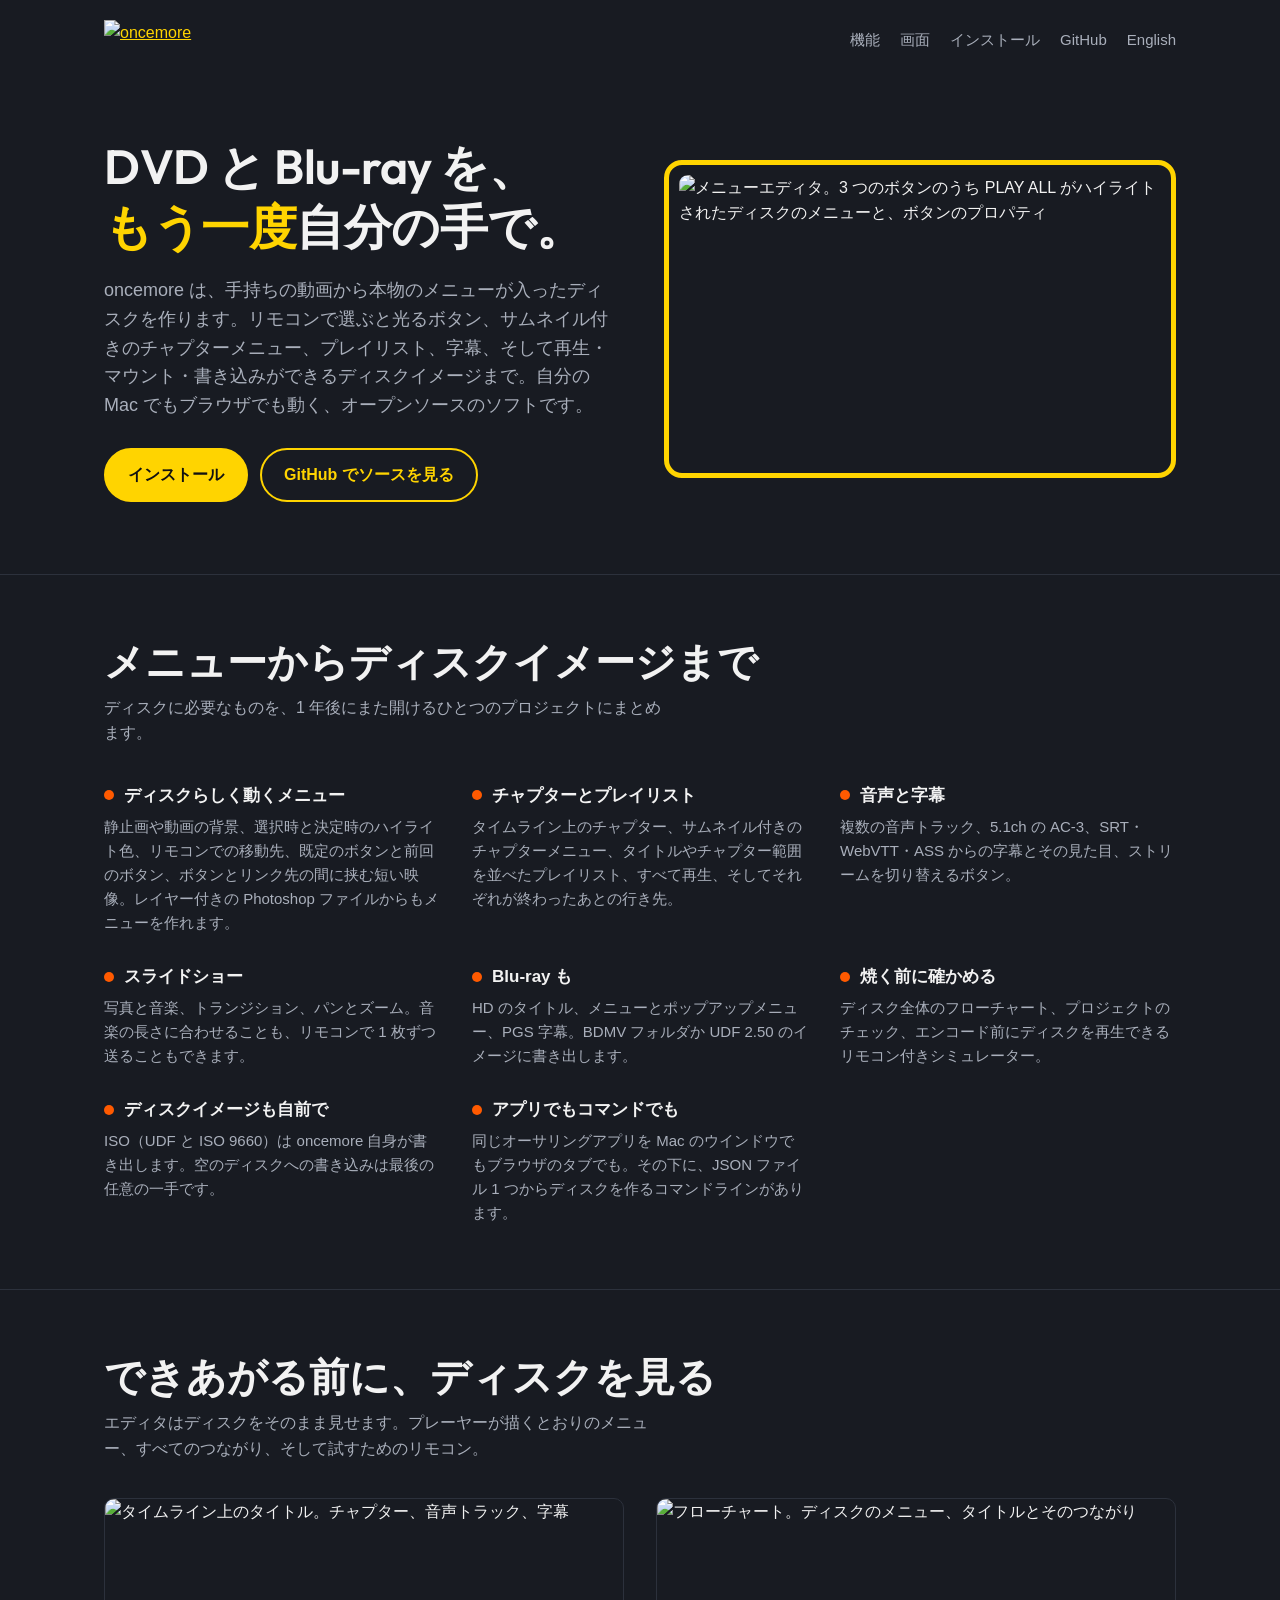
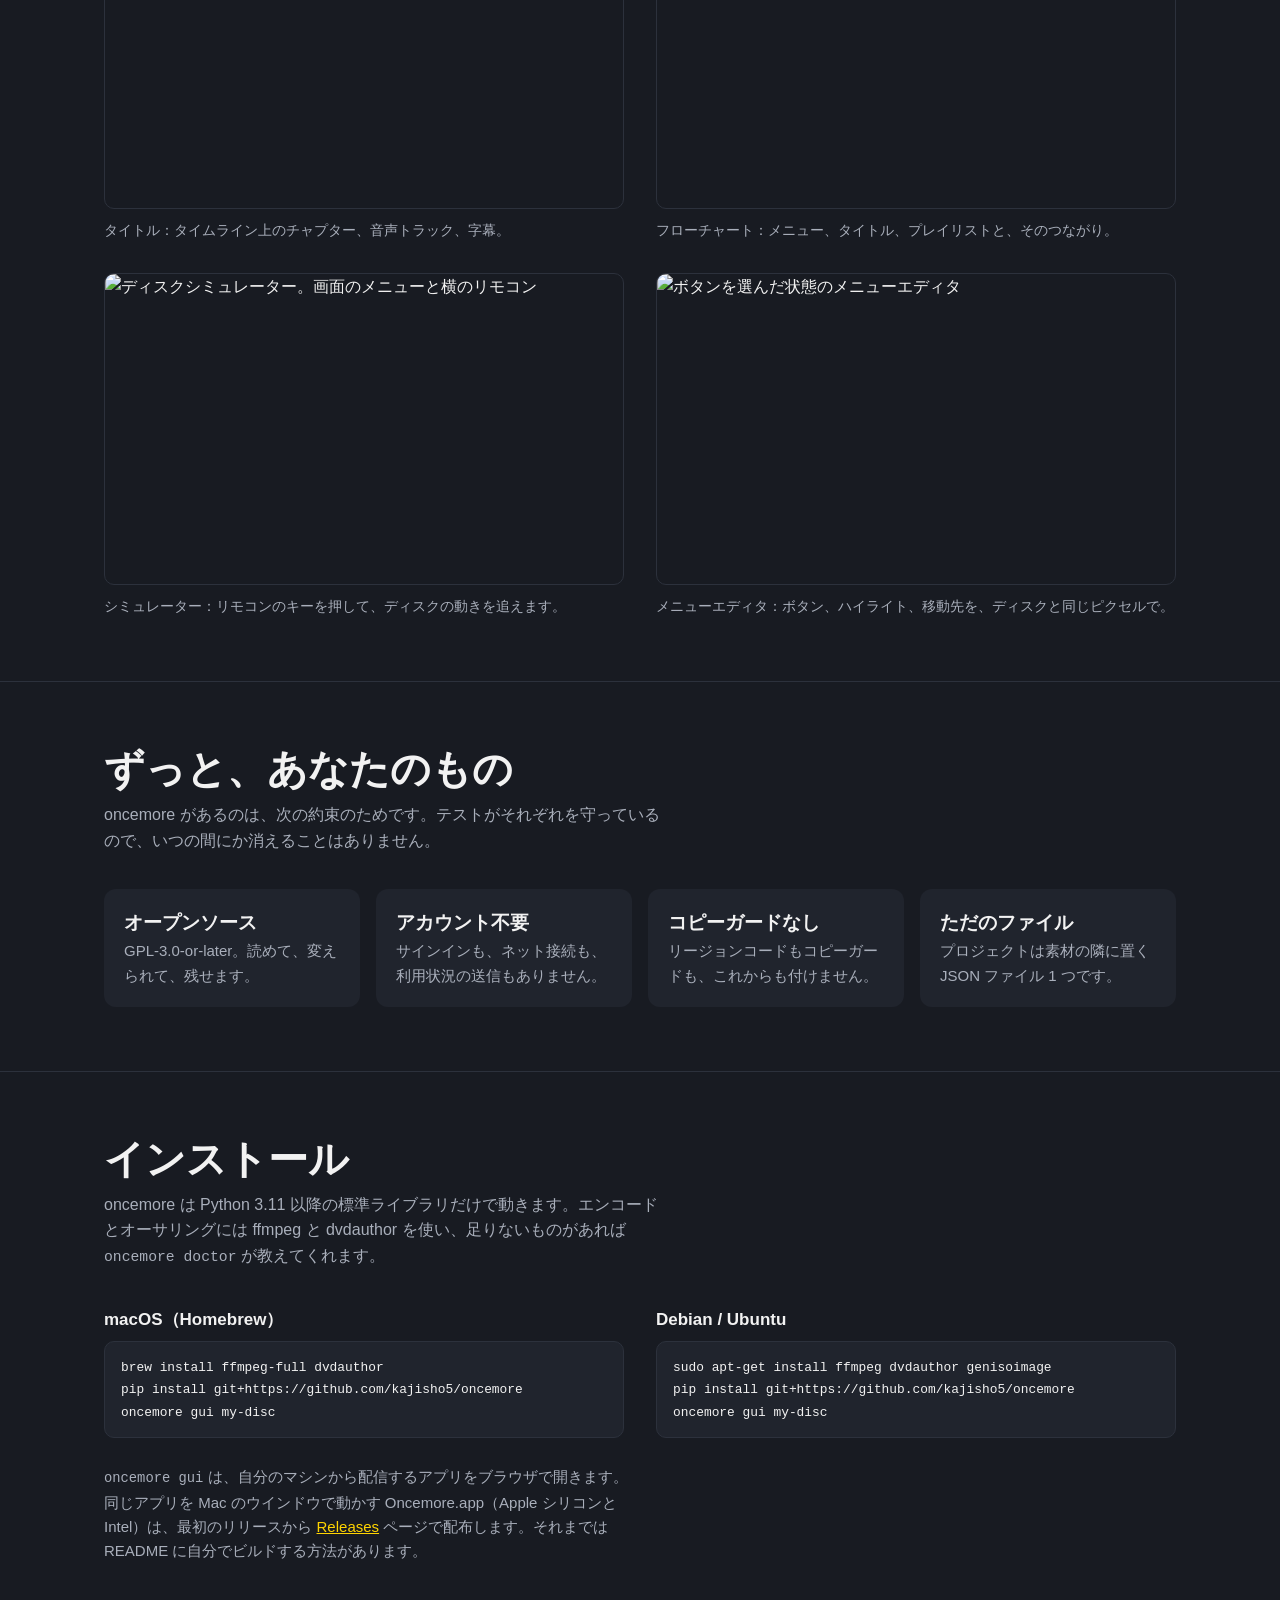
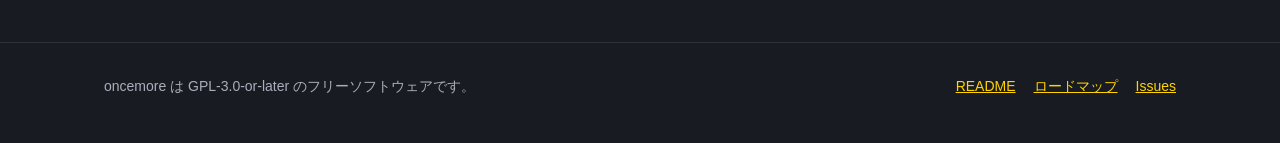
==== site/ja/index.html @ bc3d923f "P47: the project site and the sharing image - site/: a one-page introduction in English and Japanese" ====
<!doctype html>
<html lang="ja">
<head>
<meta charset="utf-8">
<meta name="viewport" content="width=device-width, initial-scale=1">
<title>oncemore — DVD と Blu-ray を、もう一度自分の手で</title>
<meta name="description" content="oncemore は、手持ちの動画からメニュー・チャプター・プレイリスト・字幕の入った DVD と Blu-ray を作るオープンソースのオーサリングツールです。Mac でもブラウザでも動きます。">
<link rel="canonical" href="https://kajisho5.github.io/oncemore/ja/">
<link rel="alternate" hreflang="en" href="https://kajisho5.github.io/oncemore/">
<link rel="alternate" hreflang="ja" href="https://kajisho5.github.io/oncemore/ja/">
<meta property="og:type" content="website">
<meta property="og:site_name" content="oncemore">
<meta property="og:locale" content="ja_JP">
<meta property="og:title" content="oncemore — DVD と Blu-ray を、もう一度自分の手で">
<meta property="og:description" content="メニュー、チャプター、字幕、ディスクイメージ。Mac でもブラウザでも。オープンソース（GPL-3.0）。">
<meta property="og:url" content="https://kajisho5.github.io/oncemore/ja/">
<meta property="og:image" content="https://kajisho5.github.io/oncemore/images/social-preview-ja.png">
<meta property="og:image:width" content="1280">
<meta property="og:image:height" content="640">
<meta property="og:image:alt" content="oncemore のメニューエディタ。PLAY ALL ボタンがハイライトされたディスクのメニュー">
<meta name="twitter:card" content="summary_large_image">
<link rel="icon" href="../images/favicon.svg" type="image/svg+xml">
<link rel="preconnect" href="https://fonts.googleapis.com">
<link rel="preconnect" href="https://fonts.gstatic.com" crossorigin>
<link rel="stylesheet" href="https://fonts.googleapis.com/css2?family=Outfit:wght@600&display=swap">
<link rel="stylesheet" href="../style.css">
</head>
<body>
<header class="wrap top">
  <a class="logo" href="./"><img src="../images/logo/lockup-dark.svg" alt="oncemore" width="190" height="40"></a>
  <nav aria-label="セクション">
    <a href="#features">機能</a>
    <a href="#screens">画面</a>
    <a href="#install">インストール</a>
    <a href="https://github.com/kajisho5/oncemore">GitHub</a>
    <a href="../" hreflang="en" lang="en">English</a>
  </nav>
</header>

<main>
  <div class="wrap hero">
    <div>
      <h1 class="ja">DVD と <span class="nb">Blu-ray</span> を、<br><span class="nb"><em>もう一度</em>自分の手で。</span></h1>
      <p class="lead">oncemore は、手持ちの動画から本物のメニューが入ったディスクを作ります。リモコンで選ぶと光るボタン、サムネイル付きのチャプターメニュー、プレイリスト、字幕、そして再生・マウント・書き込みができるディスクイメージまで。自分の Mac でもブラウザでも動く、オープンソースのソフトです。</p>
      <div class="actions">
        <a class="button primary" href="#install">インストール</a>
        <a class="button" href="https://github.com/kajisho5/oncemore">GitHub でソースを見る</a>
      </div>
    </div>
    <div class="frame"><img src="../images/gui-menu-ja.png" alt="メニューエディタ。3 つのボタンのうち PLAY ALL がハイライトされたディスクのメニューと、ボタンのプロパティ" width="1440" height="860"></div>
  </div>

  <section id="features">
    <div class="wrap">
      <h2>メニューからディスクイメージまで</h2>
      <p class="intro">ディスクに必要なものを、1 年後にまた開けるひとつのプロジェクトにまとめます。</p>
      <div class="features">
        <div><h3>ディスクらしく動くメニュー</h3>
          <p>静止画や動画の背景、選択時と決定時のハイライト色、リモコンでの移動先、既定のボタンと前回のボタン、ボタンとリンク先の間に挟む短い映像。レイヤー付きの Photoshop ファイルからもメニューを作れます。</p></div>
        <div><h3>チャプターとプレイリスト</h3>
          <p>タイムライン上のチャプター、サムネイル付きのチャプターメニュー、タイトルやチャプター範囲を並べたプレイリスト、すべて再生、そしてそれぞれが終わったあとの行き先。</p></div>
        <div><h3>音声と字幕</h3>
          <p>複数の音声トラック、5.1ch の AC-3、SRT・WebVTT・ASS からの字幕とその見た目、ストリームを切り替えるボタン。</p></div>
        <div><h3>スライドショー</h3>
          <p>写真と音楽、トランジション、パンとズーム。音楽の長さに合わせることも、リモコンで 1 枚ずつ送ることもできます。</p></div>
        <div><h3>Blu-ray も</h3>
          <p>HD のタイトル、メニューとポップアップメニュー、PGS 字幕。BDMV フォルダか UDF 2.50 のイメージに書き出します。</p></div>
        <div><h3>焼く前に確かめる</h3>
          <p>ディスク全体のフローチャート、プロジェクトのチェック、エンコード前にディスクを再生できるリモコン付きシミュレーター。</p></div>
        <div><h3>ディスクイメージも自前で</h3>
          <p>ISO（UDF と ISO 9660）は oncemore 自身が書き出します。空のディスクへの書き込みは最後の任意の一手です。</p></div>
        <div><h3>アプリでもコマンドでも</h3>
          <p>同じオーサリングアプリを Mac のウインドウでもブラウザのタブでも。その下に、JSON ファイル 1 つからディスクを作るコマンドラインがあります。</p></div>
      </div>
    </div>
  </section>

  <section id="screens">
    <div class="wrap">
      <h2>できあがる前に、ディスクを見る</h2>
      <p class="intro">エディタはディスクをそのまま見せます。プレーヤーが描くとおりのメニュー、すべてのつながり、そして試すためのリモコン。</p>
      <div class="screens">
        <figure><img src="../images/gui-title-ja.png" alt="タイムライン上のタイトル。チャプター、音声トラック、字幕" width="1440" height="860" loading="lazy">
          <figcaption>タイトル：タイムライン上のチャプター、音声トラック、字幕。</figcaption></figure>
        <figure><img src="../images/gui-flow-ja.png" alt="フローチャート。ディスクのメニュー、タイトルとそのつながり" width="1440" height="860" loading="lazy">
          <figcaption>フローチャート：メニュー、タイトル、プレイリストと、そのつながり。</figcaption></figure>
        <figure><img src="../images/gui-sim-ja.png" alt="ディスクシミュレーター。画面のメニューと横のリモコン" width="1440" height="860" loading="lazy">
          <figcaption>シミュレーター：リモコンのキーを押して、ディスクの動きを追えます。</figcaption></figure>
        <figure><img src="../images/gui-menu-ja.png" alt="ボタンを選んだ状態のメニューエディタ" width="1440" height="860" loading="lazy">
          <figcaption>メニューエディタ：ボタン、ハイライト、移動先を、ディスクと同じピクセルで。</figcaption></figure>
      </div>
    </div>
  </section>

  <section id="promises">
    <div class="wrap">
      <h2>ずっと、あなたのもの</h2>
      <p class="intro">oncemore があるのは、次の約束のためです。テストがそれぞれを守っているので、いつの間にか消えることはありません。</p>
      <ul class="promises">
        <li><strong>オープンソース</strong><span>GPL-3.0-or-later。読めて、変えられて、残せます。</span></li>
        <li><strong>アカウント不要</strong><span>サインインも、ネット接続も、利用状況の送信もありません。</span></li>
        <li><strong>コピーガードなし</strong><span>リージョンコードもコピーガードも、これからも付けません。</span></li>
        <li><strong>ただのファイル</strong><span>プロジェクトは素材の隣に置く JSON ファイル 1 つです。</span></li>
      </ul>
    </div>
  </section>

  <section id="install">
    <div class="wrap">
      <h2>インストール</h2>
      <p class="intro">oncemore は Python 3.11 以降の標準ライブラリだけで動きます。エンコードとオーサリングには ffmpeg と dvdauthor を使い、足りないものがあれば <code>oncemore doctor</code> が教えてくれます。</p>
      <div class="install">
        <div><h3>macOS（Homebrew）</h3>
<pre><code>brew install ffmpeg-full dvdauthor
pip install git+https://github.com/kajisho5/oncemore
oncemore gui my-disc</code></pre></div>
        <div><h3>Debian / Ubuntu</h3>
<pre><code>sudo apt-get install ffmpeg dvdauthor genisoimage
pip install git+https://github.com/kajisho5/oncemore
oncemore gui my-disc</code></pre></div>
      </div>
      <p class="note"><code>oncemore gui</code> は、自分のマシンから配信するアプリをブラウザで開きます。同じアプリを Mac のウインドウで動かす
        Oncemore.app（Apple シリコンと Intel）は、最初のリリースから <a href="https://github.com/kajisho5/oncemore/releases">Releases</a>
        ページで配布します。それまでは README に自分でビルドする方法があります。</p>
    </div>
  </section>
</main>

<footer>
  <div class="wrap">
    <span>oncemore は GPL-3.0-or-later のフリーソフトウェアです。</span>
    <nav aria-label="その他">
      <a href="https://github.com/kajisho5/oncemore/blob/main/README.ja.md">README</a>
      <a href="https://github.com/kajisho5/oncemore/blob/main/docs/ROADMAP.md">ロードマップ</a>
      <a href="https://github.com/kajisho5/oncemore/issues">Issues</a>
    </nav>
  </div>
</footer>
</body>
</html>
---- site/style.css ----
/* oncemore's site. The brand's colours (docs/DESIGN.md, Brand): the DVD
   highlight yellow on the brand ink; one dark look, like the app. */
:root {
  --ink: #181b22;          /* brand-ink: the ground */
  --ink-2: #20242d;        /* raised surfaces */
  --ink-3: #2c313c;        /* lines */
  --paper: #f2f2f2;        /* brand-paper: text */
  --muted: #a9afbb;        /* secondary text (7.4:1 on --ink) */
  --highlight: #ffd400;    /* brand-highlight */
  --activated: #ff5a00;    /* brand-activated */
  --on-highlight: #111111;
  --font-display: "Outfit", "Avenir Next", "Hiragino Sans", "Noto Sans JP", sans-serif;
  --font-body: -apple-system, BlinkMacSystemFont, "Segoe UI", Roboto, "Helvetica Neue",
    "Hiragino Sans", "Noto Sans JP", sans-serif;
  --font-mono: ui-monospace, SFMono-Regular, Menlo, monospace;
  --measure: 64ch;
  color-scheme: dark;
}
* { box-sizing: border-box; }
html { scroll-behavior: smooth; }
@media (prefers-reduced-motion: reduce) { html { scroll-behavior: auto; } }
body {
  margin: 0; background: var(--ink); color: var(--paper);
  font: 16px/1.6 var(--font-body);
}
img { max-width: 100%; height: auto; display: block; }
a { color: var(--highlight); }
a:focus-visible, .button:focus-visible { outline: 3px solid var(--highlight); outline-offset: 3px; }
.wrap { max-width: 1120px; margin: 0 auto; padding-inline: 24px; }

/* header */
.top { display: flex; align-items: center; gap: 24px; padding-block: 20px; flex-wrap: wrap; }
.top .logo img { height: 40px; width: auto; }
.top nav { display: flex; gap: 20px; margin-left: auto; flex-wrap: wrap; }
.top nav a { color: var(--muted); text-decoration: none; font-size: 15px; }
.top nav a:hover { color: var(--paper); }

/* hero */
.hero { display: grid; grid-template-columns: minmax(0, 1fr) minmax(0, 1fr); gap: 48px; align-items: center;
        padding-block: 56px 72px; }
.hero h1 { font-family: var(--font-display); font-weight: 600; font-size: clamp(38px, 5.4vw, 64px);
           line-height: 1.04; letter-spacing: -0.01em; margin: 0 0 20px; text-wrap: balance; }
.hero h1 em { font-style: normal; color: var(--highlight); }
.nb { white-space: nowrap; }
.hero h1.ja { font-size: clamp(30px, 4vw, 48px); line-height: 1.25; }
.hero p.lead { color: var(--muted); font-size: 18px; max-width: var(--measure); margin: 0 0 28px; }
.actions { display: flex; gap: 12px; flex-wrap: wrap; }
.button { display: inline-block; padding: 12px 22px; border-radius: 999px; font-weight: 600;
          text-decoration: none; border: 2px solid var(--highlight); color: var(--highlight); }
.button.primary { background: var(--highlight); color: var(--on-highlight); }
.button:hover { border-color: var(--paper); }
/* the screenshot sits inside a yellow frame: a disc menu's highlight */
.frame { border: 5px solid var(--highlight); border-radius: 18px; padding: 10px; }
.frame img { border-radius: 9px; }

/* sections */
section { padding-block: 64px; border-top: 1px solid var(--ink-3); }
h2 { font-family: var(--font-display); font-weight: 600; font-size: clamp(28px, 3.4vw, 40px);
     line-height: 1.1; margin: 0 0 12px; text-wrap: balance; }
.intro { color: var(--muted); max-width: var(--measure); margin: 0 0 36px; }
.features { display: grid; grid-template-columns: repeat(auto-fill, minmax(260px, 1fr)); gap: 28px 32px; }
.features h3 { font-size: 17px; margin: 0 0 6px; display: flex; align-items: center; gap: 10px; }
/* the dot is the remote's selection: the item a viewer would press */
.features h3::before { content: ""; width: 10px; height: 10px; border-radius: 50%; background: var(--activated);
                       flex: none; }
.features p { margin: 0; color: var(--muted); font-size: 15px; }
.screens { display: grid; grid-template-columns: repeat(2, minmax(0, 1fr)); gap: 32px; }
.screens figure { margin: 0; }
.screens img { border-radius: 10px; border: 1px solid var(--ink-3); }
.screens figcaption { color: var(--muted); font-size: 14px; margin-top: 10px; }
.promises { display: grid; grid-template-columns: repeat(auto-fill, minmax(220px, 1fr)); gap: 16px; padding: 0;
            list-style: none; margin: 0; }
.promises li { background: var(--ink-2); border-radius: 12px; padding: 18px 20px; }
.promises strong { display: block; font-family: var(--font-display); font-weight: 600; font-size: 19px; }
.promises span { color: var(--muted); font-size: 15px; }
.install { display: grid; grid-template-columns: repeat(2, minmax(0, 1fr)); gap: 32px; }
.install h3 { margin: 0 0 8px; font-size: 17px; }
pre { background: var(--ink-2); border: 1px solid var(--ink-3); border-radius: 10px; padding: 14px 16px;
      overflow-x: auto; font: 14px/1.6 var(--font-mono); margin: 0 0 12px; }
.note { color: var(--muted); font-size: 15px; max-width: var(--measure); }
code { font-family: var(--font-mono); font-size: .92em; }

footer { border-top: 1px solid var(--ink-3); padding-block: 32px 48px; color: var(--muted); font-size: 14px; }
footer .wrap { display: flex; gap: 24px; flex-wrap: wrap; align-items: center; }
footer nav { display: flex; gap: 18px; margin-left: auto; flex-wrap: wrap; }

@media (max-width: 860px) {
  .hero, .screens, .install { grid-template-columns: minmax(0, 1fr); }
  .hero { padding-block: 32px 48px; gap: 32px; }
  .top nav { margin-left: 0; }
}
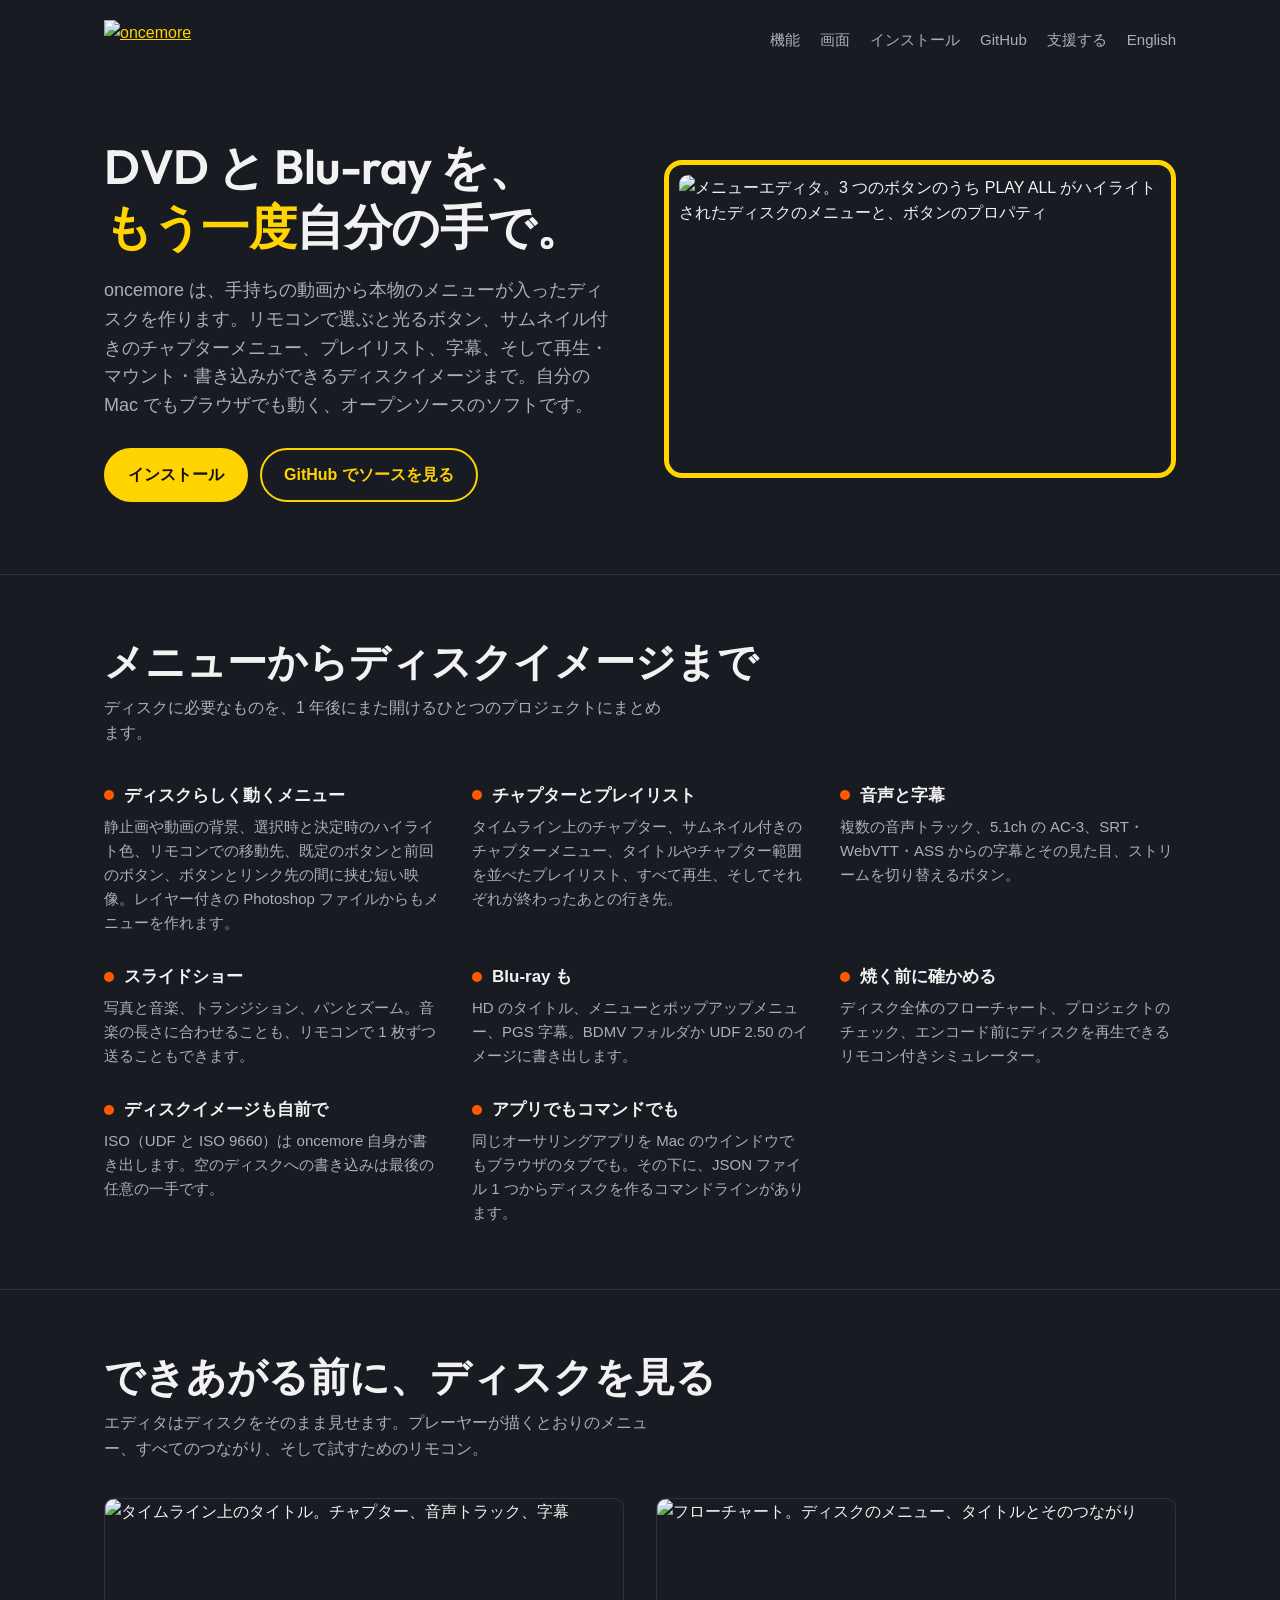
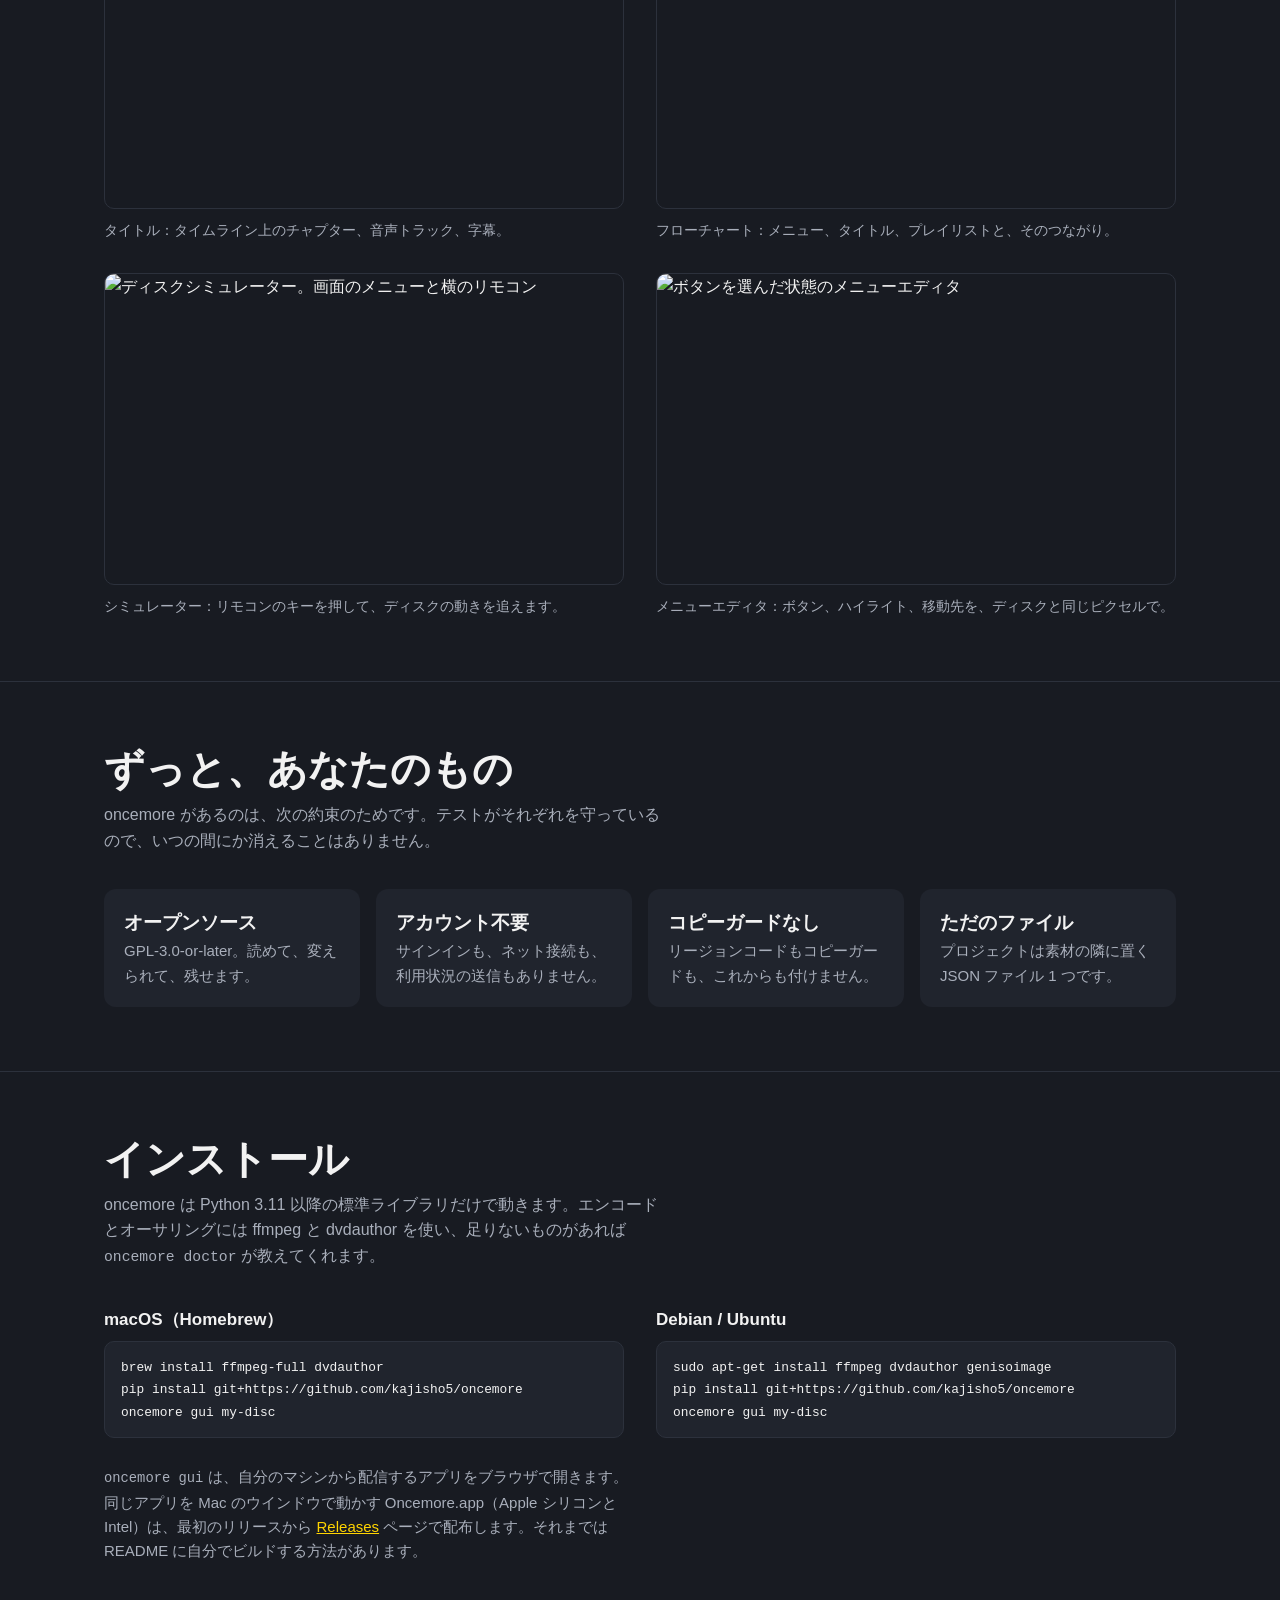
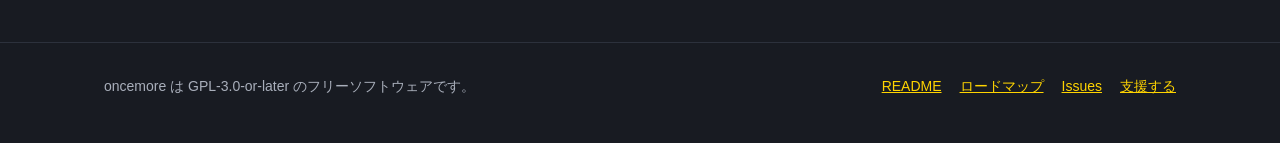
==== commit 57a9bffa: "Support links: GitHub Sponsors in the repository, README, app and site - .github/FUNDING.yml (github" ====
--- a/site/ja/index.html
+++ b/site/ja/index.html
@@ -33,6 +33,7 @@
     <a href="#screens">画面</a>
     <a href="#install">インストール</a>
     <a href="https://github.com/kajisho5/oncemore">GitHub</a>
+    <a href="https://github.com/sponsors/kajisho5">支援する</a>
     <a href="../" hreflang="en" lang="en">English</a>
   </nav>
 </header>
@@ -133,6 +134,7 @@
       <a href="https://github.com/kajisho5/oncemore/blob/main/README.ja.md">README</a>
       <a href="https://github.com/kajisho5/oncemore/blob/main/docs/ROADMAP.md">ロードマップ</a>
       <a href="https://github.com/kajisho5/oncemore/issues">Issues</a>
+      <a href="https://github.com/sponsors/kajisho5">支援する</a>
     </nav>
   </div>
 </footer>
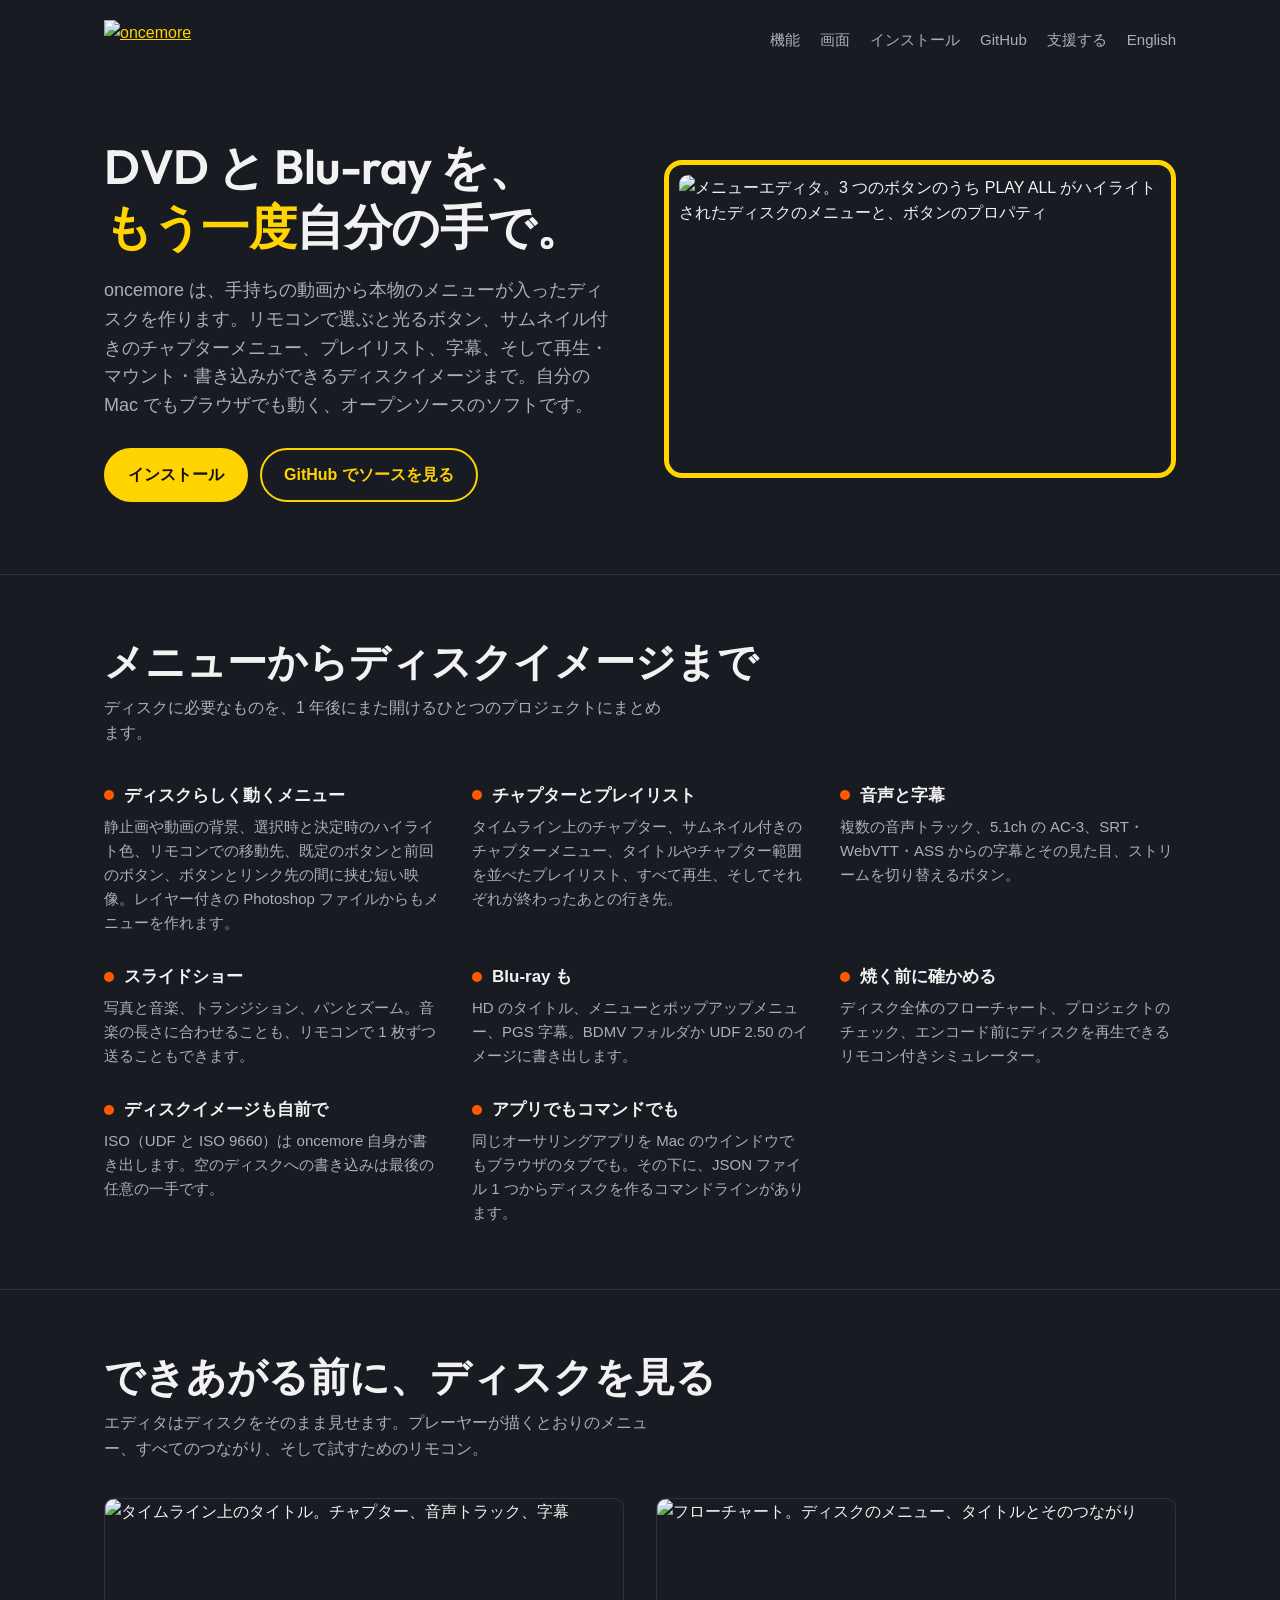
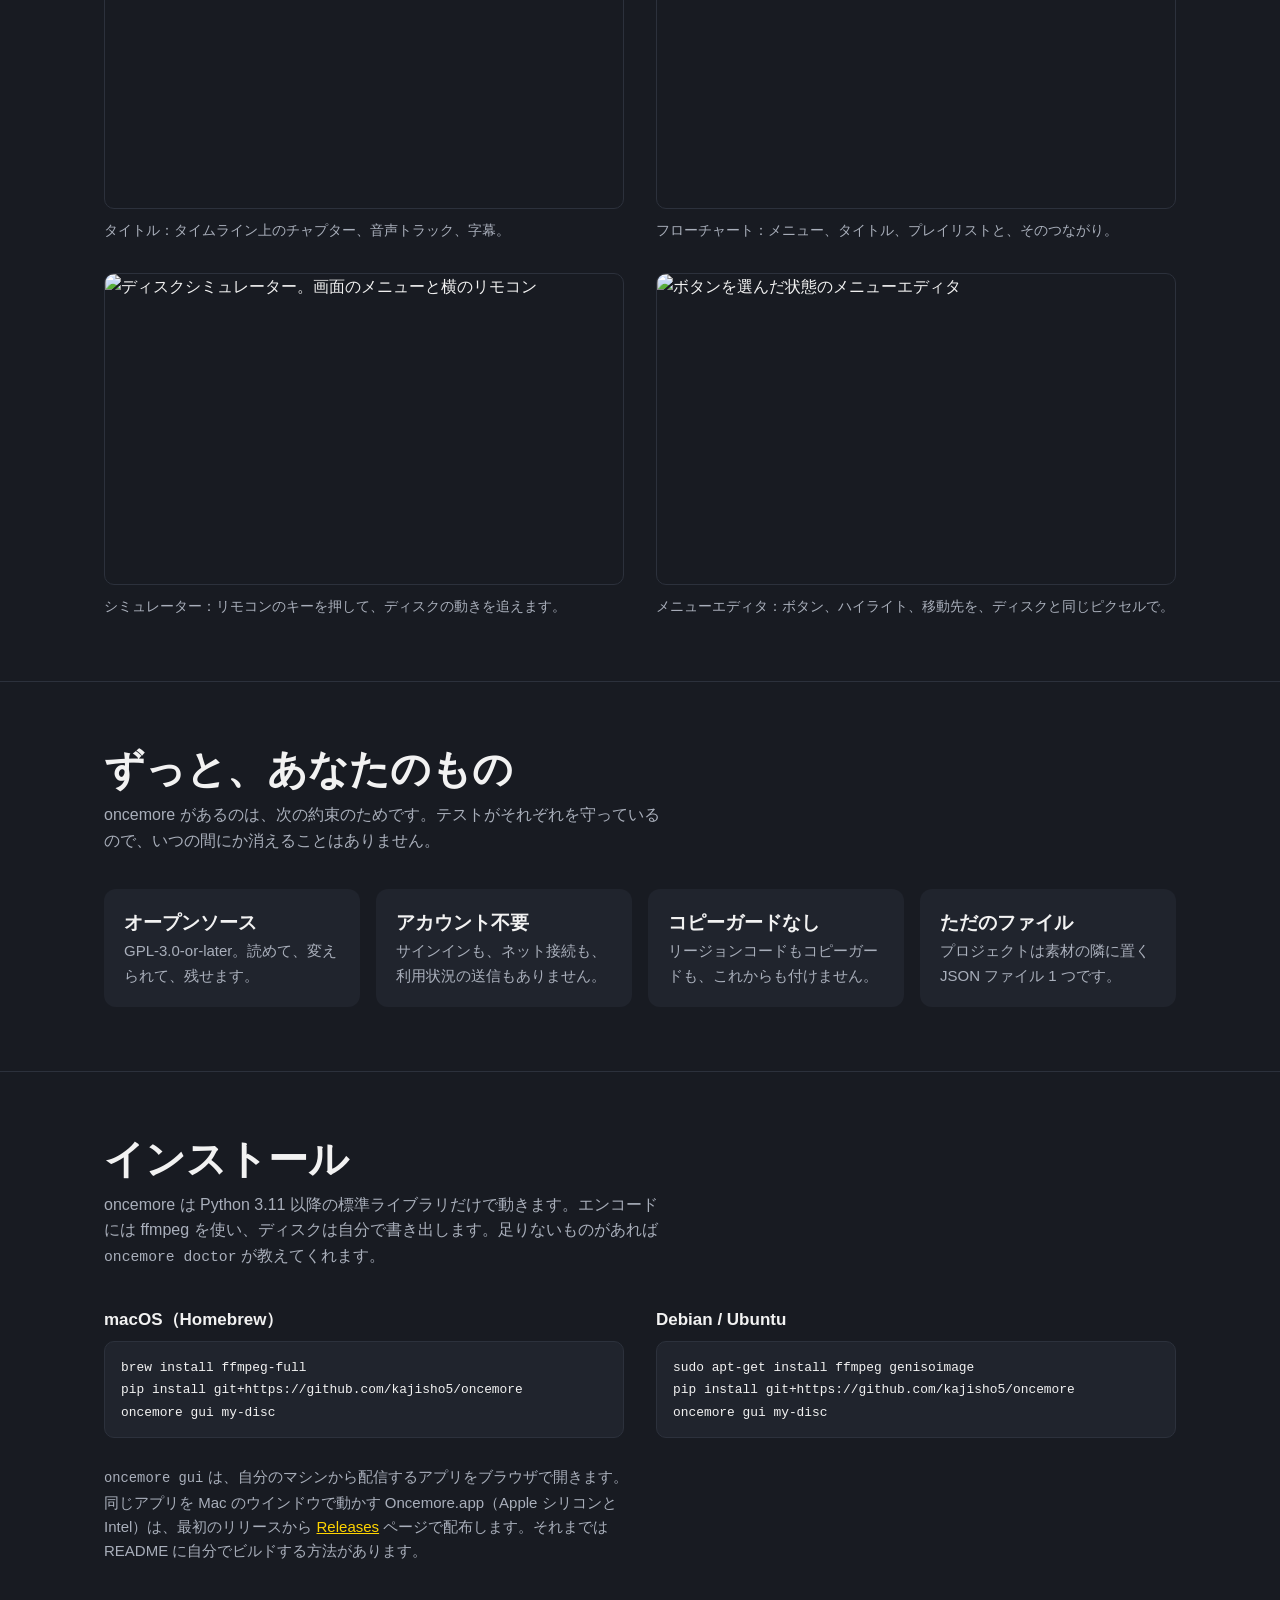
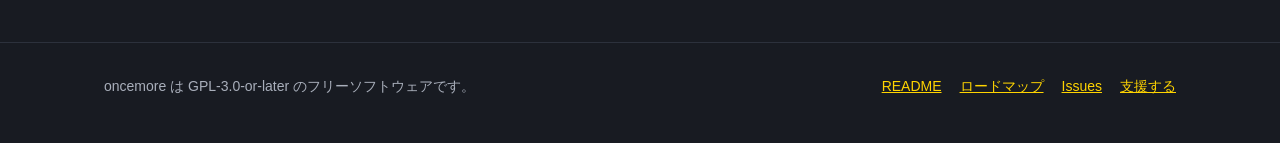
==== commit c2d6a584: "Release v0.4.0: version and notes; no dvdauthor in the install steps The disc is written by the bund" ====
--- a/site/ja/index.html
+++ b/site/ja/index.html
@@ -109,14 +109,14 @@
   <section id="install">
     <div class="wrap">
       <h2>インストール</h2>
-      <p class="intro">oncemore は Python 3.11 以降の標準ライブラリだけで動きます。エンコードとオーサリングには ffmpeg と dvdauthor を使い、足りないものがあれば <code>oncemore doctor</code> が教えてくれます。</p>
+      <p class="intro">oncemore は Python 3.11 以降の標準ライブラリだけで動きます。エンコードには ffmpeg を使い、ディスクは自分で書き出します。足りないものがあれば <code>oncemore doctor</code> が教えてくれます。</p>
       <div class="install">
         <div><h3>macOS（Homebrew）</h3>
-<pre><code>brew install ffmpeg-full dvdauthor
+<pre><code>brew install ffmpeg-full
 pip install git+https://github.com/kajisho5/oncemore
 oncemore gui my-disc</code></pre></div>
         <div><h3>Debian / Ubuntu</h3>
-<pre><code>sudo apt-get install ffmpeg dvdauthor genisoimage
+<pre><code>sudo apt-get install ffmpeg genisoimage
 pip install git+https://github.com/kajisho5/oncemore
 oncemore gui my-disc</code></pre></div>
       </div>
